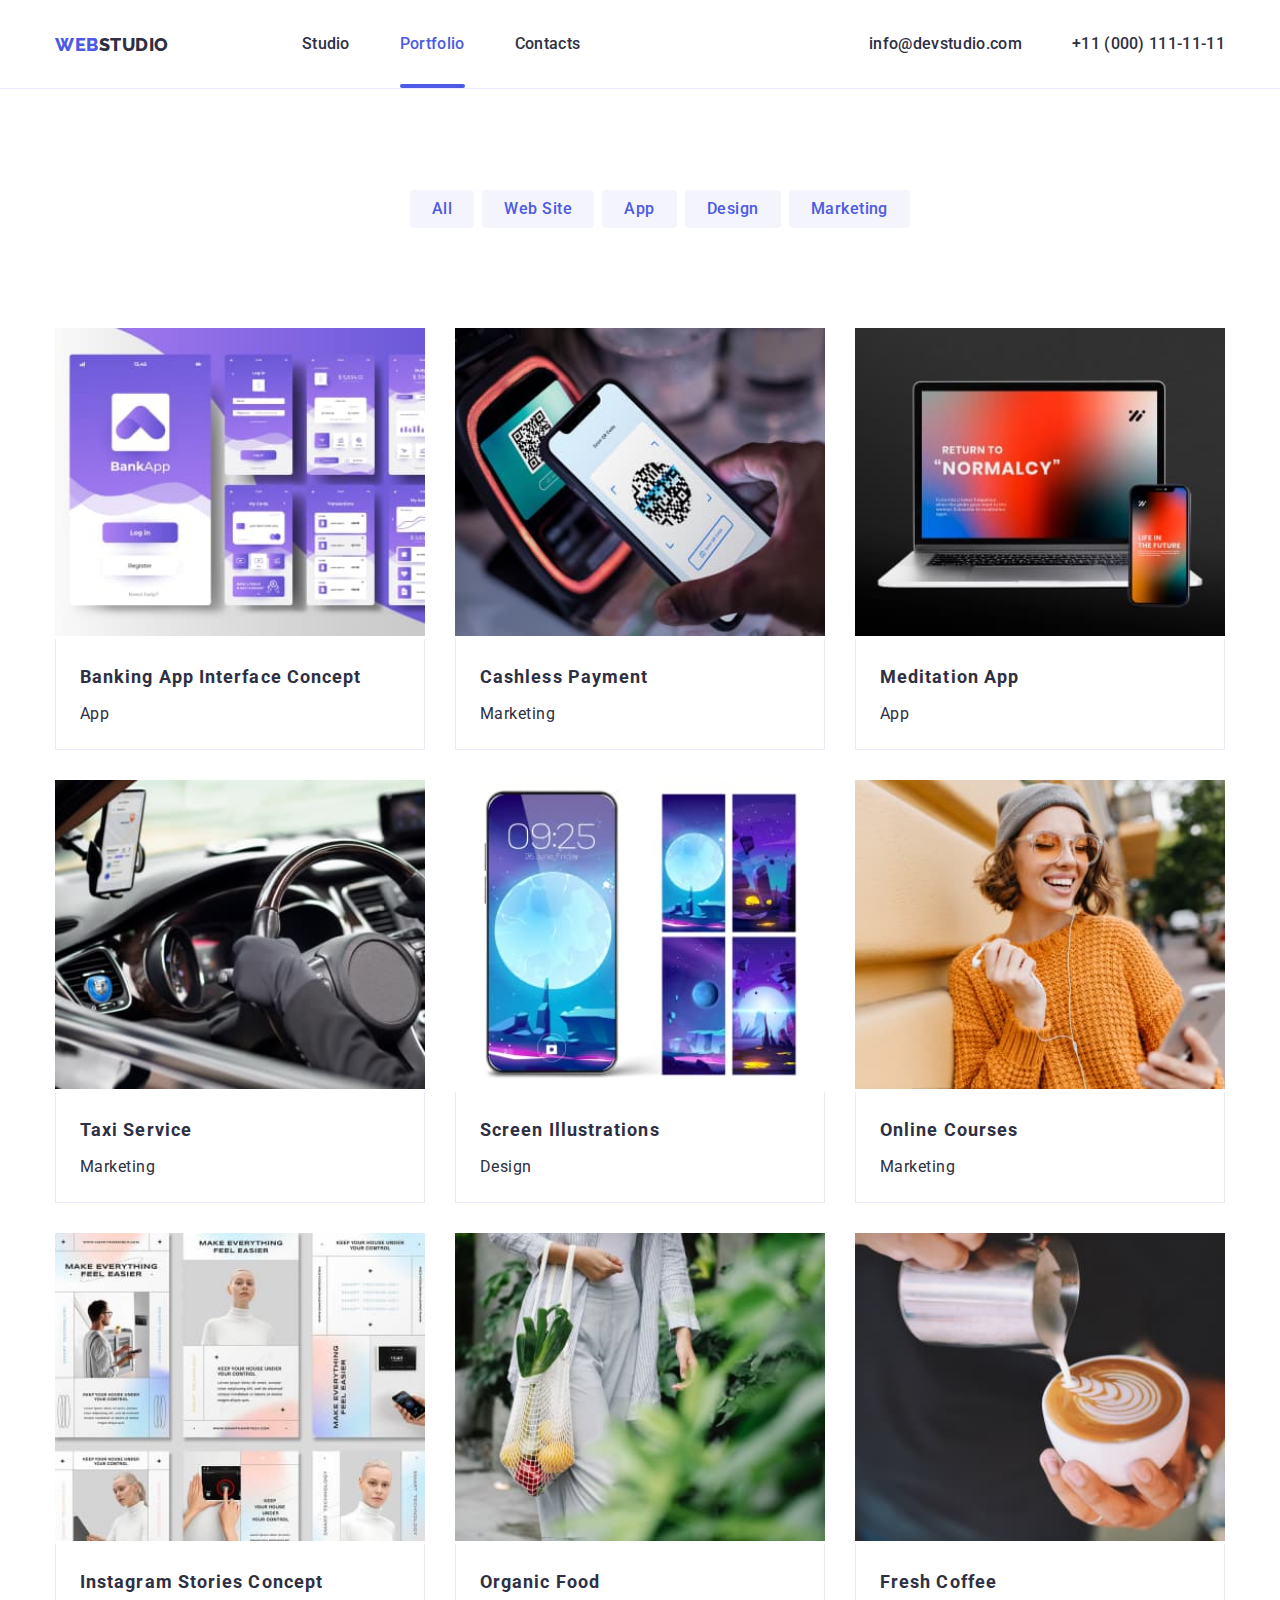
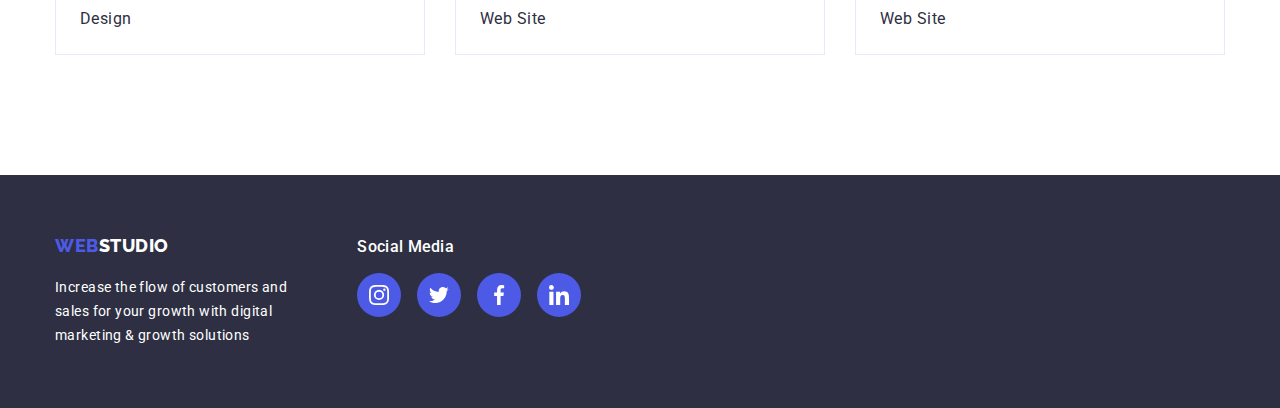
==== portfolio.html @ a1670f4b "Initial Commit" ====
<!DOCTYPE html>
<html lang="en">
  <head>
    <meta charset="UTF-8" />
    <meta name="viewport" content="width=device-width, initial-scale=1.0" />
    <title>Web Studio</title>

    <!-- Link CSS Styles -->
    <link rel="stylesheet" href="css/styles.css" />
    <link rel="stylesheet" href="css/modern-normalize.css" />

    <!-- Link Font Styles -->
    <link rel="preconnect" href="https://fonts.googleapis.com" />
    <link rel="preconnect" href="https://fonts.gstatic.com" crossorigin />
    <link
      href="https://fonts.googleapis.com/css2?family=Raleway:wght@800&family=Roboto:wght@400;500;700;900&display=swap"
      rel="stylesheet"
    />
  </head>

  <body>
    <header class="header-page">
      <div class="header-container container">
        <nav class="nav-bar">
          <a class="logo link" href="index.html">WEB<span class="logo-span">STUDIO</span></a>
          <ul class="nav-menu">
            <li class="nav-menu-item list">
              <a class="nav-menu-links link" href="index.html">Studio</a>
            </li>
            <li class="nav-menu-item list">
              <a class="nav-menu-links current link" href="portfolio.html">Portfolio</a>
            </li>
            <li class="nav-menu-item list">
              <a class="nav-menu-links link" href="/">Contacts</a>
            </li>
          </ul>
        </nav>

        <!-- Outside Nav -->
        <ul class="contact-list">
          <li class="contact-item list">
            <a class="address-links link" href="mailto:info@devstudio.com">info@devstudio.com</a>
          </li>
          <li class="contact-item list">
            <a class="address-links link" href="tel:+11(000)111-11-11">+11 (000) 111-11-11</a>
          </li>
        </ul>
      </div>
    </header>

    <main>
      <section class="portfolio-section section no-top-padding">
        <div class="container">
          <h2 hidden>Buttons</h2>
          <!-- Buttons -->
          <ul class="filter-buttons">
            <li class="filter-button-items list">
              <button type="button" class="btn-filter">All</button>
            </li>
            <li class="filter-button-items list">
              <button type="button" class="btn-filter">Web Site</button>
            </li>
            <li class="filter-button-items list">
              <button type="button" class="btn-filter">App</button>
            </li>
            <li class="filter-button-items list">
              <button type="button" class="btn-filter">Design</button>
            </li>
            <li class="filter-button-items list">
              <button type="button" class="btn-filter">Marketing</button>
            </li>
          </ul>

          <!-- First Row -->
          <ul class="portfolio-items-list">
            <li class="portfolio-items list">
              <a href="" class="portfolio-link link">
                <div class="overlay">
                  <img src="images/banking-app.jpg" alt="Banking App" width="370" />
                  <p class="overlay-text">
                    14 Stylish and User-Friendly App Design Concepts · Task Manager App · Calorie
                    Tracker App · Exotic Fruit Ecommerce App · Cloud Storage App
                  </p>
                </div>
                <div class="substrate">
                  <h3 class="portfolio-title">Banking App Interface Concept</h3>
                  <p class="portfolio-description">App</p>
                </div>
              </a>
            </li>
            <li class="portfolio-items list">
              <a href="" class="portfolio-link link">
                <div class="overlay">
                  <img src="images/cashless-payment.jpg" alt="Cashless Payment" width="370" />
                  <p class="overlay-text">
                    14 Stylish and User-Friendly App Design Concepts · Task Manager App · Calorie
                    Tracker App · Exotic Fruit Ecommerce App · Cloud Storage App
                  </p>
                </div>
                <div class="substrate">
                  <h3 class="portfolio-title">Cashless Payment</h3>
                  <p class="portfolio-description">Marketing</p>
                </div>
              </a>
            </li>
            <li class="portfolio-items list">
              <a href="" class="portfolio-link link">
                <div class="overlay">
                  <img src="images/meditation-app.jpg" alt="Meditation App" width="370" />
                  <p class="overlay-text">
                    14 Stylish and User-Friendly App Design Concepts · Task Manager App · Calorie
                    Tracker App · Exotic Fruit Ecommerce App · Cloud Storage App
                  </p>
                </div>
                <div class="substrate">
                  <h3 class="portfolio-title">Meditation App</h3>
                  <p class="portfolio-description">App</p>
                </div>
              </a>
            </li>

            <!-- Second Row -->
            <li class="portfolio-items list">
              <a href="" class="portfolio-link link">
                <div class="overlay">
                  <img src="images/taxi-service.jpg" alt="Taxi Service" width="370" />
                  <p class="overlay-text">
                    14 Stylish and User-Friendly App Design Concepts · Task Manager App · Calorie
                    Tracker App · Exotic Fruit Ecommerce App · Cloud Storage App
                  </p>
                </div>
                <div class="substrate">
                  <h3 class="portfolio-title">Taxi Service</h3>
                  <p class="portfolio-description">Marketing</p>
                </div>
              </a>
            </li>
            <li class="portfolio-items list">
              <a href="" class="portfolio-link link">
                <div class="overlay">
                  <img
                    src="images/screen-illustrations.jpg"
                    alt="Screen Illustrations"
                    width="370"
                  />
                  <p class="overlay-text">
                    14 Stylish and User-Friendly App Design Concepts · Task Manager App · Calorie
                    Tracker App · Exotic Fruit Ecommerce App · Cloud Storage App
                  </p>
                </div>
                <div class="substrate">
                  <h3 class="portfolio-title">Screen Illustrations</h3>
                  <p class="portfolio-description">Design</p>
                </div>
              </a>
            </li>
            <li class="portfolio-items list">
              <a href="" class="portfolio-link link">
                <div class="overlay">
                  <img src="images/online-courses.jpg" alt="Online Courses" width="370" />
                  <p class="overlay-text">
                    14 Stylish and User-Friendly App Design Concepts · Task Manager App · Calorie
                    Tracker App · Exotic Fruit Ecommerce App · Cloud Storage App
                  </p>
                </div>
                <div class="substrate">
                  <h3 class="portfolio-title">Online Courses</h3>
                  <p class="portfolio-description">Marketing</p>
                </div>
              </a>
            </li>

            <!-- Third Row -->
            <li class="portfolio-items list">
              <a href="" class="portfolio-link link">
                <div class="overlay">
                  <img src="images/instagram-stories.jpg" alt="Instagram Stories" width="370" />
                  <p class="overlay-text">
                    14 Stylish and User-Friendly App Design Concepts · Task Manager App · Calorie
                    Tracker App · Exotic Fruit Ecommerce App · Cloud Storage App
                  </p>
                </div>
                <div class="substrate">
                  <h3 class="portfolio-title">Instagram Stories Concept</h3>
                  <p class="portfolio-description">Design</p>
                </div>
              </a>
            </li>
            <li class="portfolio-items list">
              <a href="" class="portfolio-link link">
                <div class="overlay">
                  <img src="images/organic-food.jpg" alt="Organic Food" width="370" />
                  <p class="overlay-text">
                    14 Stylish and User-Friendly App Design Concepts · Task Manager App · Calorie
                    Tracker App · Exotic Fruit Ecommerce App · Cloud Storage App
                  </p>
                </div>
                <div class="substrate">
                  <h3 class="portfolio-title">Organic Food</h3>
                  <p class="portfolio-description">Web Site</p>
                </div>
              </a>
            </li>
            <li class="portfolio-items list">
              <a href="" class="portfolio-link link">
                <div class="overlay">
                  <img src="images/fresh-coffee.jpg" alt="Fresh Coffee" width="370" />
                  <p class="overlay-text">
                    14 Stylish and User-Friendly App Design Concepts · Task Manager App · Calorie
                    Tracker App · Exotic Fruit Ecommerce App · Cloud Storage App
                  </p>
                </div>
                <div class="substrate">
                  <h3 class="portfolio-title">Fresh Coffee</h3>
                  <p class="portfolio-description">Web Site</p>
                </div>
              </a>
            </li>
          </ul>
        </div>
      </section>
    </main>

    <!-- Page footer -->
    <footer class="footer-page">
      <div class="container">
        <div class="footer-division">
          <div class="footer-description">
            <a class="logo footer-link link" href="index.html"
              >WEB<span class="logo-span">STUDIO</span></a
            >
            <p>
              Increase the flow of customers and <br />
              sales for your growth with digital <br />
              marketing & growth solutions
            </p>
          </div>
          <div class="social-media">
            <p class="social-media-title">Social Media</p>
            <ul class="social-media-list">
              <li class="social-media-item list">
                <a href="/" class="social-media-link link">
                  <svg class="social-media-icon-svg" width="20" height="20">
                    <use href="./images/icons.svg#icon-instagram"></use>
                  </svg>
                </a>
              </li>
              <li class="social-media-icon list">
                <a href="/" class="social-media-link link">
                  <svg class="social-media-icon-svg" width="20" height="20">
                    <use href="./images/icons.svg#icon-twitter"></use>
                  </svg>
                </a>
              </li>
              <li class="social-media-icon list">
                <a href="/" class="social-media-link link">
                  <svg class="social-media-icon-svg" width="20" height="20">
                    <use href="./images/icons.svg#icon-facebook"></use>
                  </svg>
                </a>
              </li>
              <li class="social-media-icon list">
                <a href="/" class="social-media-link link">
                  <svg class="social-media-icon-svg" width="20" height="20">
                    <use href="./images/icons.svg#icon-linkedin"></use>
                  </svg>
                </a>
              </li>
            </ul>
          </div>
        </div>
      </div>
    </footer>
  </body>
</html>
---- css/styles.css ----
:root {
  --navyblue: #2e2f42;
  --white: #ffffff;
  --iris: #4d5ae5;
  --ocean: #404bbf;
  --cloud: #f4f4fd;
  --cornflower: #e7e9fc;
  --grey: rgba(46, 47, 66, 0.7);
  --iconcolor: #afb1b8;
  --green: #31d0aa;
}

/* Standard Body CSS */
body {
  background-color: var(--white);
  color: var(--navyblue);
  font-family: 'Roboto', sans-serif;
  font-size: 14px;
  letter-spacing: 0.03em;
}

/* Start Global Resets */
h1,
h2,
h3,
h4,
h5,
h6,
p {
  margin: 0;
}

.list {
  list-style: none;
  padding-left: 0;
  margin: 0;
}

.link {
  text-decoration: none;
}

.img {
  display: block;
  max-width: 100%;
  height: auto;
}

address {
  font-style: inherit;
}

button {
  cursor: pointer;
}

/* End Global Resets */

.logo {
  color: var(--iris);
  font-family: Raleway;
  font-size: 18px;
  font-style: normal;
  font-weight: 800;
  line-height: 1.167;
  /* 116.667% */
  letter-spacing: 0.54px;
  text-transform: uppercase;
}

.logo-span {
  color: var(--navyblue);
}

.header-page {
  border-bottom: 1px solid var(--cornflower);
  background: var(--white);
}

.nav-bar > .logo {
  margin-right: 93px;
}

.header-container,
.nav-bar {
  display: flex;
  align-items: center;
}

.nav-menu {
  display: flex;
  margin-bottom: 0;
  margin-top: 0;
}

.contact-list {
  display: flex;
  align-items: center;
  margin-left: auto;
}

.nav-bar li:not(:last-child),
.contact-list li:not(:last-child) {
  margin-right: 50px;
}

.nav-menu li {
  padding-top: 32px;
  padding-bottom: 32px;
}

.nav-menu-item .current {
  color: var(--iris);
}

.nav-menu-links {
  position: relative;
}

/* Adjusted selector to target the anchor inside .nav-menu-item */
.nav-menu-item .nav-menu-links:hover::after {
  width: 100%;
  /* Expand the width to 100% on hover */
  opacity: 1;
}

/* Adjusted selector to target the anchor inside .nav-menu-item */
.nav-menu-item .current::after {
  opacity: 1;
}

/* Adjusted selector to target the anchor inside .nav-menu-item */
.nav-menu-links::after {
  content: '';
  display: block;
  position: absolute;
  top: 50px;
  left: 0;
  bottom: 0;
  width: 100%;
  height: 4px;
  background-color: var(--iris);
  border-radius: 2px;
  opacity: 0;
  transition: opacity 250ms cubic-bezier(0.4, 0, 0.2, 1);
}

.nav-menu-links,
.address-links {
  font-weight: 500;
  color: var(--navyblue);
  font-style: normal;
  line-height: 1.5;
  letter-spacing: 0.32px;
  font-size: 16px;
}

.nav-menu-links:hover,
.nav-menu-links:focus,
.address-links:hover,
.address-links:focus {
  color: var(--iris);
  transition: color 250ms cubic-bezier(0.4, 0, 0.2, 1);
}

.section {
  padding-top: 120px;
  padding-bottom: 120px;
}

.section.no-top-padding {
  padding-top: 0;
}

.hero-section {
  color: var(--white);
  text-align: center;
  padding-top: 188px;
  padding-bottom: 188px;
  background-image: linear-gradient(rgba(46, 47, 66, 0.7), rgba(46, 47, 66, 0.7)),
    url(../images/people-office.jpg);
  background-repeat: no-repeat;
  background-size: cover;
  background-position: center;
  margin: 0 auto;
  max-width: 1440px;
}

.hero-section h1 {
  font-size: 56px;
  font-weight: 700;
  line-height: 1.07143;
  letter-spacing: 1.12px;
  margin-bottom: 30px;
}

.hero-button {
  color: var(--white);
  background-color: var(--iris);
  border-radius: 4px;
  box-shadow: 0px 4px 4px 0px rgba(0, 0, 0, 0.15);
  border: 0;
  width: 169px;
  height: 56px;
}

.hero-button:hover {
  background-color: var(--ocean);
  color: var(--white);
  transition: background-color 250ms cubic-bezier(0.4, 0, 0.2, 1);
}

.feature-section-list {
  display: flex;
  gap: 24px;
  padding: 0;
}

.features-title {
  font-family: inherit;
  font-size: 20px;
  font-style: normal;
  font-weight: 500;
  line-height: 1.2;
  letter-spacing: 0.4px;
  margin-bottom: 10px;
}

.feature-description {
  font-family: inherit;
  font-size: 16px;
  font-style: normal;
  font-weight: 400;
  line-height: 1.5;
  /* 150% */
  letter-spacing: 0.32px;
}

/* Feature Section Icons */
.feature-items.list.feature-icon-antenna::before,
.feature-items.list.feature-icon-clock::before,
.feature-items.list.feature-icon-diagram::before,
.feature-items.list.feature-icon-astronaut::before {
  content: '';
  display: block;
  margin-bottom: 30px;
  height: 120px;
  border-radius: 4px;
  background-repeat: no-repeat;
  background-color: var(--cloud);
  background-position: center;
}

.feature-items.list.feature-icon-antenna::before {
  background-image: url(../images/antenna.svg);
}

.feature-items.list.feature-icon-clock::before {
  background-image: url(../images/clock.svg);
}

.feature-items.list.feature-icon-diagram::before {
  background-image: url(../images/diagram.svg);
}

.feature-items.list.feature-icon-astronaut::before {
  background-image: url(../images/astronaut.svg);
}

.values-list {
  display: flex;
  flex-wrap: wrap;
  gap: 24px;
  justify-content: space-between;
  padding: 0;
}

.values-title {
  font-weight: 700;
  font-size: 36px;
  line-height: 1.17;
  text-align: center;
  margin-bottom: 50px;
}

.values-items {
  flex-basis: calc(100% / 3 - 30px);
}

.our-team-list {
  display: flex;
  flex-wrap: wrap;
  margin: 0;
  padding: 0;
  width: 1200px;
}

.our-team-items {
  flex-basis: calc(100% / 4 - 30px);
  margin-right: 30px;
  border-radius: 0px 0px 4px 4px;
  box-shadow: 0px 2px 1px 0px rgba(46, 47, 66, 0.08), 0px 1px 1px 0px rgba(46, 47, 66, 0.16),
    0px 1px 6px 0px rgba(46, 47, 66, 0.08);
  background-color: var(--white);
  filter: drop-shadow(0px 4px 4px rgba(0, 0, 0, 0.25));
}

.our-team-section {
  background-color: var(--cloud);
  text-align: center;
}

.our-team-section .our-team-title {
  font-weight: 700;
  font-size: 36px;
  line-height: 1.17;
  text-align: center;
  margin-bottom: 50px;
}

.our-team-description {
  margin-bottom: 10px;
}

.our-team-name {
  margin-bottom: 10px;
  font-weight: 500;
  font-size: 16px;
  line-height: 1.19;
}

.our-team-item-name {
  padding-top: 30px;
  padding-bottom: 30px;
}

.team-social-media-link {
  --diameter: 44px;
  display: inline-flex;
  justify-content: space-evenly;
  align-items: center;
  width: var(--diameter);
  height: var(--diameter);
  border-radius: 50%;
  background: var(--iris);
}

.team-social-list {
  align-items: center;
  justify-content: center;
  display: flex;
  gap: 16px;
  padding: 0;
}

.team-social-media-link:hover,
.team-social-media-link:focus {
  background-color: var(--ocean);
  transition: background-color 250ms cubic-bezier(0.4, 0, 0.2, 1);
}

.team-social-media-icon-svg {
  fill: var(--white);
}

.client-list {
  display: flex;
  padding: 0;
  margin: 0;
  list-style: none;
  justify-content: space-between;
  align-items: center;
}

.client-link {
  display: flex;
  justify-content: center;
  align-items: center;
  width: 170px;
  height: 92px;
  border-radius: 4%;
  border: 1px solid var(--iconcolor);
  background: rgba(255, 255, 255, 0.1);
}

.client-icon {
  fill: var(--iconcolor);
}

.client-link:hover,
.client-link:focus {
  fill: var(--iris);
  border-color: var(--iris);
  transition: border-color 250ms cubic-bezier(0.4, 0, 0.2, 1);
}

.client-link:hover svg,
.client-link:focus svg {
  fill: var(--iris);
  transition: fill 250ms cubic-bezier(0.4, 0, 0.2, 1);
}

.client-section-title {
  font-weight: bold;
  font-size: 36px;
  line-height: 1.2;
  text-align: center;
  letter-spacing: 0.03em;
  margin-bottom: 50px;
}

.container {
  width: 1200px;
  padding-left: 15px;
  padding-right: 15px;
  margin: 0 auto;
}

.footer-page {
  padding-top: 60px;
  padding-bottom: 60px;
  background-color: var(--navyblue);
  color: var(--white);
  font-weight: 400;
  font-size: 14px;
  line-height: 1.71;
}

/* Portofolio */
.btn-filter {
  font-family: inherit;
  padding: 6px 22px;
  background-color: var(--cloud);
  font-weight: 500;
  font-size: 16px;
  line-height: 1.62;
  text-align: center;
  border-width: 0;
  border-radius: 4px;
  letter-spacing: 0.03em;
  color: var(--iris);
  margin-top: 87px;
  margin-bottom: 50px;
}

.btn-filter:hover,
.btn-filter:focus {
  background-color: var(--iris);
  color: var(--white);
  transition: color 250ms cubic-bezier(0.4, 0, 0.2, 1),
    background-color 250ms cubic-bezier(0.4, 0, 0.2, 1);
  box-shadow: 0px 4px 4px rgba(0, 0, 0, 0.25);
}

.filter-buttons {
  display: flex;
  justify-content: center;
  margin-bottom: 50px;
}

.filter-buttons > .filter-button-items:not(:last-child) {
  margin-right: 8px;
}

.portfolio-link {
  display: block;
}

.portfolio-link:hover,
.portfolio-link:focus {
  box-shadow: 0px 1px 1px rgba(0, 0, 0, 0.12), 0px 4px 4px rgba(0, 0, 0, 0.06),
    1px 4px 6px rgba(0, 0, 0, 0.16);
  transition: box-shadow 250ms cubic-bezier(0.4, 0, 0.2, 1);
}

.portfolio-items-list {
  display: flex;
  flex-wrap: wrap;
  margin-right: -30px;
  margin-bottom: -30px;
  padding: 0;
  margin-top: 0;
}

.portfolio-items-list > .portfolio-items {
  flex-basis: calc(100% / 3 - 30px);
  margin-right: 30px;
  margin-bottom: 30px;
}

.substrate {
  padding: 20px 24px;
  border-top: none;
  border: 1px solid var(--cornflower);
  background: var(--white);
  padding-top: 20px 24px;
  border-top: 0;
}

.portfolio-title {
  margin-bottom: 4px;
  font-weight: 700;
  font-size: 18px;
  line-height: 2;
  letter-spacing: 0.06em;
  color: var(--navyblue);
}

.portfolio-description {
  font-size: 16px;
  line-height: 1.88;
  letter-spacing: 0.03em;
  color: var(--navyblue);
}

/* overlay css for portfolio */
.overlay {
  position: relative;
  overflow: hidden;
}

.portfolio-link:hover .overlay-text,
.portfolio-link:focus .overlay-text {
  transform: translateY(0%);
  opacity: 95%;
}

.overlay-text {
  position: absolute;
  background-color: var(--iris);
  width: 100%;
  height: 100%;
  bottom: 0;
  transform: translateY(100%);
  opacity: 0;
  transition: transform 250ms cubic-bezier(0.4, 0, 0.2, 1),
    opacity 250ms cubic-bezier(0.4, 0, 0.2, 1);
  padding: 63px 24px;
  font-size: 18px;
  line-height: 1.56;
  letter-spacing: 0.03em;
  color: var(--white);
}

/* footer */
.social-media-list {
  display: flex;
  padding: 0;
  gap: 16px;
}

.social-media {
  margin-left: 70px;
}

.social-media-link {
  --diameter: 44px;
  display: inline-flex;
  justify-content: space-evenly;
  align-items: center;
  width: var(--diameter);
  height: var(--diameter);
  border-radius: 50%;
  background: var(--iris);
}

.social-media-title {
  font-family: inherit;
  font-size: 16px;
  font-style: inherit;
  font-weight: 500;
  line-height: 1.5;
  /* 150% */
  letter-spacing: 0.32px;
}

.social-media-icon-svg {
  fill: var(--white);
}

.footer-division {
  display: flex;
}

.social-media-link:hover,
.social-media-link:focus {
  color: var(--white);
  background-color: var(--green);
  transition: color 250ms cubic-bezier(0.4, 0, 0.2, 1),
    background-color 250ms cubic-bezier(0.4, 0, 0.2, 1);
}

.footer-link {
  display: block;
  margin-bottom: 20px;
}

footer .logo-span {
  color: var(--white);
}

/* backdrop modal */
.backdrop {
  position: fixed;
  width: 100%;
  height: 100%;
  top: 0;
  left: 0;
  background-color: rgba(0, 0, 0, 0.5);
  transform: scale(100%);
  transition: opacity 250ms cubic-bezier(0.4, 0, 0.2, 1),
    visibility 250ms cubic-bezier(0.4, 0, 0.2, 1), transform 250ms cubic-bezier(0.4, 0, 0.2, 1);
}

.is-hidden {
  opacity: 0;
  visibility: hidden;
  pointer-events: none;

  transform: scale(0%);
}

.modal {
  position: absolute;
  left: 50%;
  top: 50%;
  width: 500px;
  height: 584px;
  transform: translate(-50%, -50%);
  background-color: var(--white);
  box-shadow: 0px 1px 3px rgba(0, 0, 0, 0.12), 0px 1px 1px rgba(0, 0, 0, 0.14),
    0px 2px 1px rgba(0, 0, 0, 0.2);
  border-radius: 4px;
}

.btn-modal {
  position: absolute;
  top: 16px;
  right: 10px;
  width: 30px;
  height: 30px;
  padding: 0;
  margin: 0;
  font-size: 25px;
  background-color: var(--cornflower);
  border: 1px solid rgba(0, 0, 0, 0.1);
  border-radius: 50%;
  text-align: center;
  cursor: pointer;
}

.btn-modal:hover {
  background-color: var(--iris);
  color: var(--white);
  transition: background-color 250ms cubic-bezier(0.4, 0, 0.2, 1),
    color 250ms cubic-bezier(0.4, 0, 0.2, 1);
}
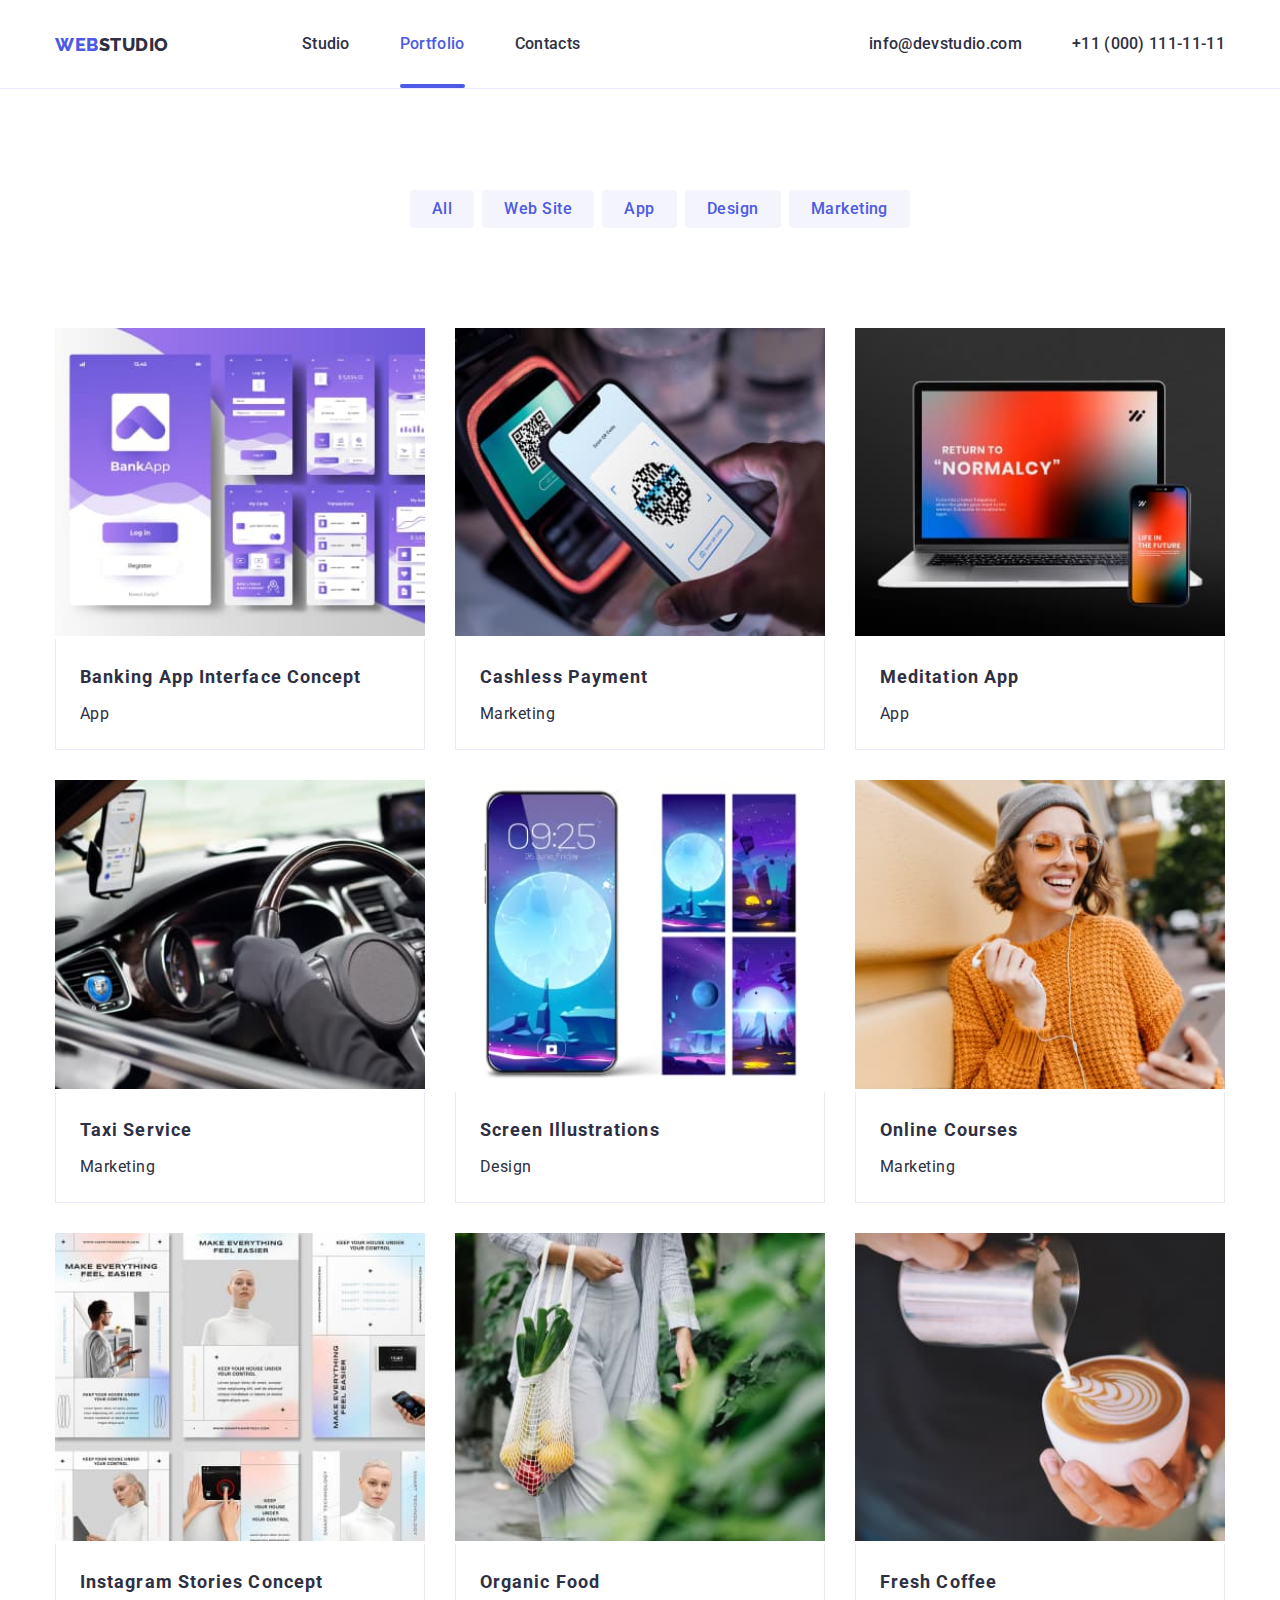
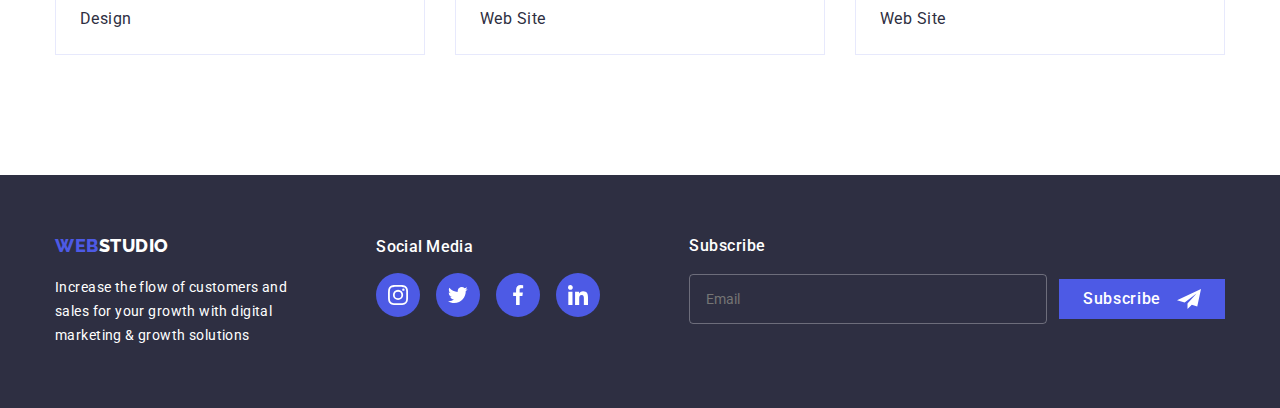
==== commit 411d3f61: "added fixes" ====
--- a/portfolio.html
+++ b/portfolio.html
@@ -268,6 +268,25 @@
               </li>
             </ul>
           </div>
+          <div class="subscribe-division">
+            <p class="subscribe-title">Subscribe</p>
+            <form class="footer-form" autocomplete="off">
+              <label for="footer-email"></label>
+              <input
+                type="email"
+                name="email"
+                id="footer-email"
+                class="footer-email"
+                placeholder="Email"
+              />
+              <button type="submit" class="submit-footer">
+                Subscribe
+                <svg class="icon-subscribe" width="24" height="24">
+                  <use href="./images/icons.svg#icon-subscribe"></use>
+                </svg>
+              </button>
+            </form>
+          </div>
         </div>
       </div>
     </footer>
--- a/css/styles.css
+++ b/css/styles.css
@@ -8,6 +8,7 @@
   --grey: rgba(46, 47, 66, 0.7);
   --iconcolor: #afb1b8;
   --green: #31d0aa;
+  --navy-blue-modal: rgba(46, 47, 66, 0.40);
 }
 
 /* Standard Body CSS */
@@ -549,7 +550,7 @@
   gap: 16px;
 }
 
-.social-media {
+.social-media, .subscribe-division {
   margin-left: 70px;
 }
 
@@ -580,6 +581,7 @@
 
 .footer-division {
   display: flex;
+  justify-content: space-between;
 }
 
 .social-media-link:hover,
@@ -597,6 +599,56 @@
 
 footer .logo-span {
   color: var(--white);
+}
+
+.subscribe-title {
+  display: inline-block;
+  margin-bottom: 20px;
+  font-weight: 500;
+  font-size: 16px;
+  line-height: 1;
+  letter-spacing: 0.03em;
+}
+
+.footer-form {
+  display: flex;
+  align-items: center;
+}
+
+.footer-email {
+  display: block;
+  width: 358px;
+  height: 50px;
+  padding-left: 16px;
+  color: var(--white);
+  background-color: transparent;
+  border: 1px solid rgba(255, 255, 255, 0.3);
+  border-radius: 4px;
+}
+
+.submit-footer {
+  display: flex;
+  padding: 8px 24px;
+  margin-left: 12px;
+  align-items: center;
+  justify-content: center;
+  color: var(--white);
+  background-color: var(--iris);
+  font-weight: 500;
+  font-size: 16px;
+  line-height: 1.5;
+  letter-spacing: 0.64px;
+  border: 0;
+  gap: 16px;
+}
+
+.submit-footer:hover {
+  background-color: var(--ocean);
+  transition: background-color 250ms cubic-bezier(0.4, 0, 0.2, 1);
+}
+
+.icon-subscribe {
+  fill: var(--white);
 }
 
 /* backdrop modal */
@@ -606,7 +658,7 @@
   height: 100%;
   top: 0;
   left: 0;
-  background-color: rgba(0, 0, 0, 0.5);
+  background-color: rgba(0, 0, 0, 0.2);
   transform: scale(100%);
   transition: opacity 250ms cubic-bezier(0.4, 0, 0.2, 1),
     visibility 250ms cubic-bezier(0.4, 0, 0.2, 1), transform 250ms cubic-bezier(0.4, 0, 0.2, 1);
@@ -616,7 +668,6 @@
   opacity: 0;
   visibility: hidden;
   pointer-events: none;
-
   transform: scale(0%);
 }
 
@@ -631,6 +682,67 @@
   box-shadow: 0px 1px 3px rgba(0, 0, 0, 0.12), 0px 1px 1px rgba(0, 0, 0, 0.14),
     0px 2px 1px rgba(0, 0, 0, 0.2);
   border-radius: 4px;
+  padding: 40px;
+}
+
+.modal-title {
+  font-weight: 700;
+  font-style: normal;
+  font-size: 16px;
+  line-height: 1.5;
+  text-align: center;
+  letter-spacing: 0.32px;
+  margin-bottom: 16px;
+  color: var(--navyblue);
+}
+
+.form-field {
+  margin-bottom: 16px;
+  position: relative;
+}
+
+
+.form-label {
+  display: inline-block;
+  margin-bottom: 4px;
+  color: var(--navyblue);
+  font-weight: 400;
+  font-size: 12px;
+  line-height: 1.17;
+  letter-spacing: 0.01em;
+}
+
+.form-input {
+  display: block;
+  width: 100%;
+  height: 40px;
+  padding-left: 42px;
+  border-radius: 4px;
+  cursor: pointer;
+  border: 1px solid var(--navy-blue-modal);
+}
+
+.form-field:hover input,
+.form-text-area:hover textarea {
+  border: 1px solid var(--iris);
+  transition: border 250ms cubic-bezier(0.4, 0, 0.2, 1);
+}
+
+.form-field:hover svg {
+  fill: var(--iris);
+  transition: fill 250ms cubic-bezier(0.4, 0, 0.2, 1);
+}
+
+.form-input:focus,
+.text-area:focus {
+  outline: none;
+  border: 1px solid var(--iris);
+  transition: outline 250ms cubic-bezier(0.4, 0, 0.2, 1), 
+  border 250ms cubic-bezier(0.4, 0, 0.2, 1);
+}
+
+.form-input:focus + .modal-icon {
+  fill: var(--iris);
 }
 
 .btn-modal {
@@ -649,6 +761,66 @@
   cursor: pointer;
 }
 
+.text-area {
+  display: block;
+  resize: none;
+  margin: 0;
+  width: 100%;
+  height: 120px;
+  padding: 12px 16px;
+  border: 1px solid var(--navy-blue-modal);
+  border-radius: 4px;
+}
+
+.modal-icon {
+  position: absolute;
+  top: 50%;
+  left: 12px;
+  fill: var(--navyblue);
+}
+
+.terms-and-conditions {
+  display: flex;
+  margin-top: 16px;
+}
+
+.terms-and-conditions-span {
+  margin-left: 10px;
+  margin-bottom: 16px;
+}
+
+.modal-submit {
+  display: flex;
+  padding: 10px 52px;
+  font-family: inherit;
+  margin: 0 auto;
+  align-items: center;
+  color: var(--white);
+  background-color: var(--iris);
+  font-size: 16px;
+  line-height: 1.88;
+  letter-spacing: 0.06em;
+  border: 0;
+}
+
+.modal-submit:hover,
+.modal-submit:focus {
+  background-color: var(--ocean);
+  transition: background-color 250ms cubic-bezier(0.4, 0, 0.2, 1);
+}
+
+.check-box {
+  cursor: pointer;
+}
+
+.check-box:checked {
+  accent-color: var(--iris);
+  border-color: transparent;
+  outline-color: var(--iris);
+  transition:  accent-color 250ms cubic-bezier(0.4, 0, 0.2, 1),
+  outline-color 250ms cubic-bezier(0.4, 0, 0.2, 1);
+}
+
 .btn-modal:hover {
   background-color: var(--iris);
   color: var(--white);
